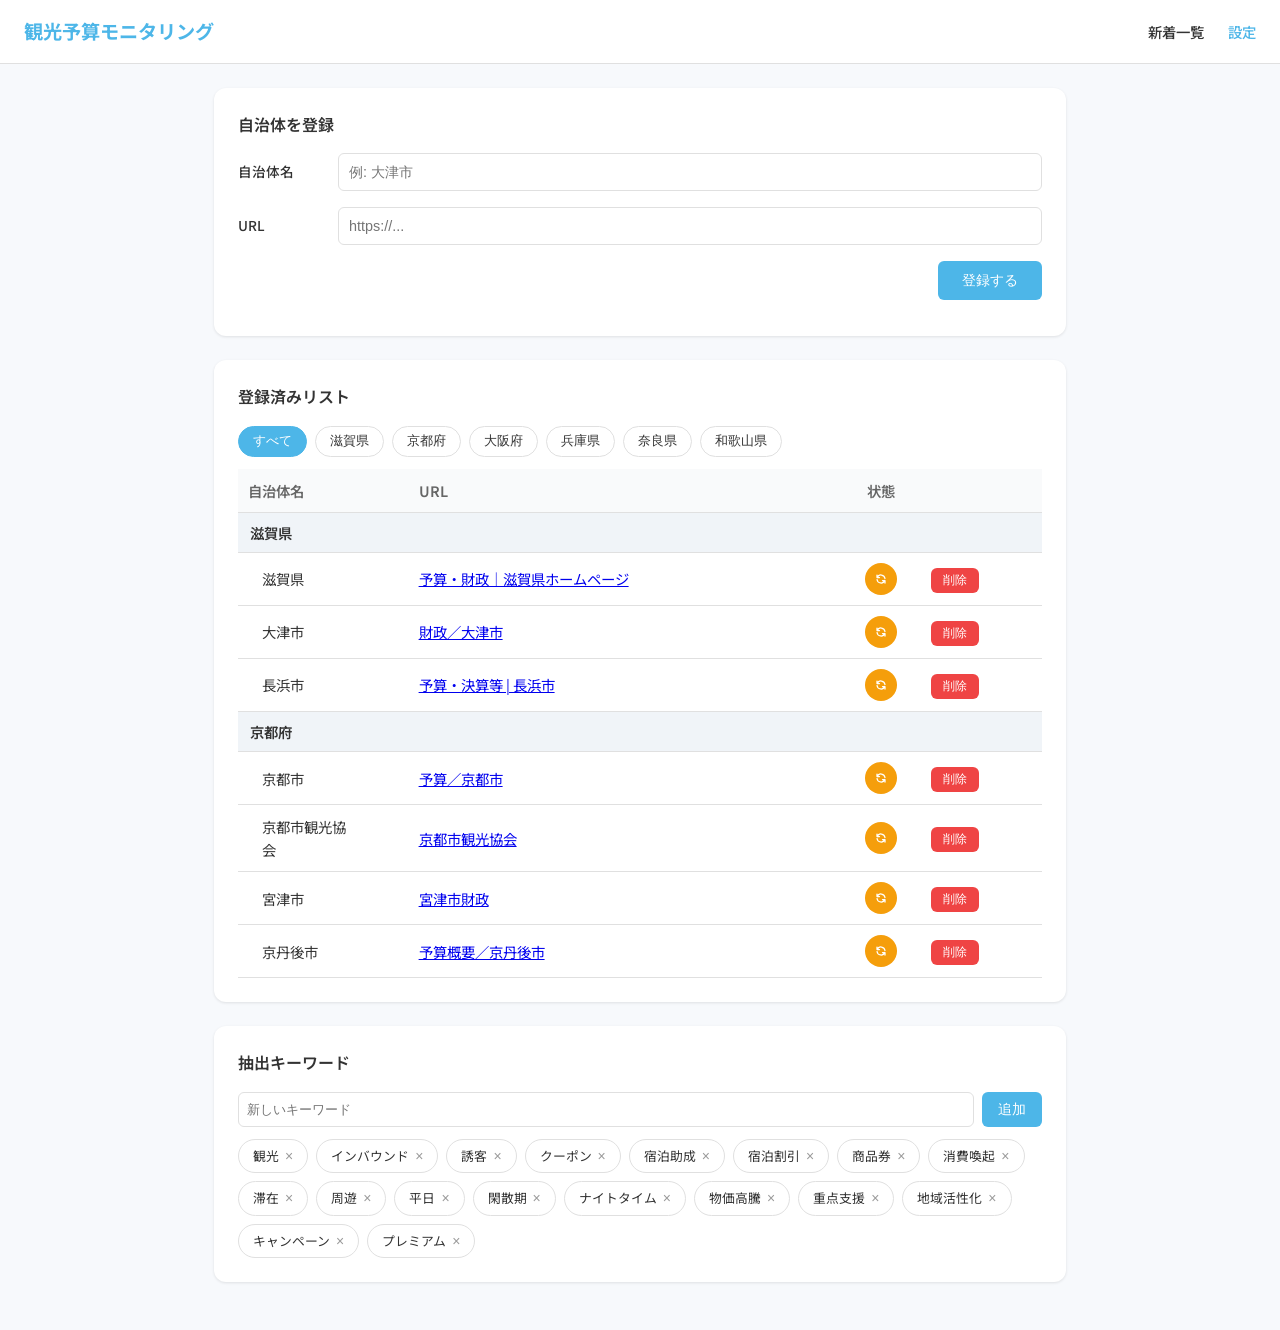
==== static-site/settings.html @ 98374ecf "Update scraper to page-based logic, increase max_depth to 3, remove point keyword" ====
<!DOCTYPE html>
<html lang="ja">

<head>
    <meta charset="UTF-8">
    <meta name="viewport" content="width=device-width, initial-scale=1.0">
    <title>観光予算モニタリング - 設定</title>
    <link rel="preconnect" href="https://fonts.googleapis.com">
    <link href="https://fonts.googleapis.com/css2?family=Noto+Sans+JP:wght@400;500;600;700&display=swap"
        rel="stylesheet">
    <link rel="stylesheet" href="css/style.css">
    <link rel="canonical" href="https://kanko-budget.vercel.app/settings.html">
    <meta property="og:url" content="https://kanko-budget.vercel.app/settings.html">
    <style>
        /* ローディングスピナーのスタイル */
        .spinner {
            display: inline-block;
            width: 16px;
            height: 16px;
            border: 2px solid #f3f3f3;
            border-top: 2px solid #3B82F6;
            border-radius: 50%;
            animation: spin 1s linear infinite;
        }

        @keyframes spin {
            0% {
                transform: rotate(0deg);
            }

            100% {
                transform: rotate(360deg);
            }
        }

        .status-badge {
            display: inline-flex;
            width: 32px;
            height: 32px;
            border-radius: 50%;
            align-items: center;
            justify-content: center;
            color: white;
        }

        .status-success {
            background-color: #10B981;
        }

        .status-error {
            background-color: #EF4444;
        }

        .status-pending {
            background-color: #F59E0B;
        }

        .status-icon {
            width: 18px;
            height: 18px;
        }

        /* 確認モーダル */
        .modal-overlay {
            display: none;
            position: fixed;
            top: 0;
            left: 0;
            width: 100%;
            height: 100%;
            background: rgba(0, 0, 0, 0.5);
            z-index: 1000;
            justify-content: center;
            align-items: center;
        }

        .modal-overlay.active {
            display: flex;
        }

        .modal-content {
            background: white;
            padding: 24px;
            border-radius: 12px;
            max-width: 400px;
            width: 90%;
            text-align: center;
            box-shadow: 0 4px 20px rgba(0, 0, 0, 0.15);
        }

        .modal-title {
            font-size: 1.2rem;
            font-weight: 600;
            margin-bottom: 12px;
            color: #1F2937;
        }

        .modal-message {
            font-size: 0.95rem;
            color: #6B7280;
            margin-bottom: 20px;
        }

        .modal-buttons {
            display: flex;
            gap: 12px;
            justify-content: center;
        }

        .modal-btn {
            padding: 10px 24px;
            border-radius: 8px;
            font-size: 0.95rem;
            cursor: pointer;
            border: none;
        }

        .modal-btn-cancel {
            background: #E5E7EB;
            color: #374151;
        }

        .modal-btn-confirm {
            background: #EF4444;
            color: white;
        }

        .modal-btn:hover {
            opacity: 0.9;
        }
    </style>
</head>

<body>
    <!-- 確認モーダル -->
    <div id="confirm-modal" class="modal-overlay">
        <div class="modal-content">
            <div class="modal-title">削除の確認</div>
            <div class="modal-message" id="modal-message">この自治体を削除しますか？</div>
            <div class="modal-buttons">
                <button class="modal-btn modal-btn-cancel" onclick="closeModal()">キャンセル</button>
                <button class="modal-btn modal-btn-confirm" id="modal-confirm-btn">削除する</button>
            </div>
        </div>
    </div>

    <header class="header">
        <span class="brand">観光予算モニタリング</span>
        <nav class="nav-links">
            <a href="index.html">新着一覧</a>
            <a href="settings.html" class="active">設定</a>
        </nav>
    </header>

    <main class="container">
        <!-- 自治体登録フォーム -->
        <div class="settings-section">
            <h2 class="settings-title">自治体を登録</h2>
            <form id="add-form">
                <div class="form-group">
                    <label for="municipality-name">自治体名</label>
                    <input type="text" id="municipality-name" placeholder="例: 大津市" required>
                </div>
                <div class="form-group">
                    <label for="target-url">URL</label>
                    <input type="url" id="target-url" placeholder="https://..." required>
                </div>
                <div class="btn-container">
                    <button type="submit" class="btn btn-primary">登録する</button>
                </div>
            </form>
            <p id="form-message" style="margin-top: 12px; font-size: 0.85rem;"></p>
        </div>

        <!-- 登録済みリスト -->
        <div class="settings-section">
            <h2 class="settings-title">登録済みリスト</h2>
            <div class="filter-chips" id="prefecture-filter" style="margin-bottom: 12px;">
                <button class="filter-chip active" data-pref="all" onclick="filterByPrefecture('all')">すべて</button>
                <button class="filter-chip" data-pref="滋賀県" onclick="filterByPrefecture('滋賀県')">滋賀県</button>
                <button class="filter-chip" data-pref="京都府" onclick="filterByPrefecture('京都府')">京都府</button>
                <button class="filter-chip" data-pref="大阪府" onclick="filterByPrefecture('大阪府')">大阪府</button>
                <button class="filter-chip" data-pref="兵庫県" onclick="filterByPrefecture('兵庫県')">兵庫県</button>
                <button class="filter-chip" data-pref="奈良県" onclick="filterByPrefecture('奈良県')">奈良県</button>
                <button class="filter-chip" data-pref="和歌山県" onclick="filterByPrefecture('和歌山県')">和歌山県</button>
            </div>
            <div class="table-container">
                <table>
                    <thead>
                        <tr>
                            <th>自治体名</th>
                            <th>URL</th>
                            <th>状態</th>
                            <th></th>
                        </tr>
                    </thead>
                    <tbody id="targets-list">
                        <tr>
                            <td colspan="4" class="loading">読み込み中...</td>
                        </tr>
                    </tbody>
                </table>
            </div>
        </div>

        <!-- キーワード一覧 -->
        <div class="settings-section">
            <h2 class="settings-title">抽出キーワード</h2>
            <div style="display: flex; gap: 8px; margin-bottom: 12px;">
                <input type="text" id="new-keyword" placeholder="新しいキーワード"
                    style="flex: 1; padding: 8px; border: 1px solid #E0E0E0; border-radius: 6px;">
                <button class="btn btn-primary" onclick="addKeyword()" style="padding: 8px 16px;">追加</button>
            </div>
            <p id="keyword-message" style="font-size: 0.85rem; margin-bottom: 8px;"></p>
            <div id="tags-list" class="filter-chips" style="margin-top: 12px;">
                読み込み中...
            </div>
        </div>
    </main>

    <script>
        let targets = [];
        let tags = [];
        let itemsData = null;
        let currentPrefectureFilter = 'all';

        // LocalStorageのキー
        const LS_KEY_PENDING = 'kanko_budget_pending_targets';
        const LS_KEY_DELETED = 'kanko_budget_deleted_ids';

        document.addEventListener('DOMContentLoaded', async () => {
            await loadData();
            renderTargets();
            renderTags();
        });

        async function loadData() {
            // エラーハンドリング付きのfetch関数
            const fetchJson = async (url, defaultValue) => {
                try {
                    const res = await fetch(url);
                    if (!res.ok) throw new Error(`Failed to load ${url}: ${res.status}`);
                    return await res.json();
                } catch (e) {
                    console.warn(e);
                    return defaultValue;
                }
            };

            const [serverTargets, serverTags, serverItems] = await Promise.all([
                fetchJson('data/targets.json', []),
                fetchJson('data/tags.json', []),
                fetchJson('data/items.json', { items: [] })
            ]);

            tags = serverTags;
            itemsData = serverItems;

            // --- データマージ処理 ---
            try {
                // 1. 削除済みIDの読み込み
                const deletedIds = JSON.parse(localStorage.getItem(LS_KEY_DELETED) || '[]');

                // 2. サーバーデータから削除済みを除外
                targets = serverTargets.filter(t => !deletedIds.includes(t.id.toString()));

                // 3. 追加待ちデータの読み込み
                let pendingTargets = JSON.parse(localStorage.getItem(LS_KEY_PENDING) || '[]');

                // 4. マージとクリーンアップ
                // サーバーに反映されたpendingデータはlocalStorageから削除する
                const newPendingTargets = [];
                pendingTargets.forEach(pending => {
                    const existsInServer = serverTargets.some(t => t.id.toString() === pending.id.toString());
                    if (!existsInServer) {
                        // まだサーバーにない -> リストに追加して維持
                        targets.push(pending);
                        newPendingTargets.push(pending);
                    }
                });

                // localStorageを更新（反映されたものを削除）
                localStorage.setItem(LS_KEY_PENDING, JSON.stringify(newPendingTargets));

                // 削除済みIDも、サーバーから消えていればlocalStorageから消す（クリーンアップ）
                const newDeletedIds = deletedIds.filter(delId => serverTargets.some(t => t.id.toString() === delId));
                localStorage.setItem(LS_KEY_DELETED, JSON.stringify(newDeletedIds));

            } catch (error) {
                console.error('データ処理中にエラーが発生しました:', error);
                // エラー時でも最低限サーバーデータは表示する
                if (!targets || targets.length === 0) targets = serverTargets || [];
            }
        }

        function renderTargets() {
            const tbody = document.getElementById('targets-list');

            if (targets.length === 0) {
                tbody.innerHTML = '<tr><td colspan="4">登録されている自治体はありません</td></tr>';
                return;
            }

            // 府県の順序を定義
            const prefectureOrder = ["滋賀県", "京都府", "大阪府", "兵庫県", "奈良県", "和歌山県"];

            // 府県と市町村のマッピング
            const prefectureMapping = {
                "滋賀県": ["滋賀県", "大津市", "彦根市", "長浜市", "近江八幡市", "草津市", "守山市", "栗東市", "甲賀市", "野洲市", "湖南市", "高島市", "東近江市", "米原市"],
                "京都府": ["京都府", "京都市", "福知山市", "舞鶴市", "綾部市", "宇治市", "宮津市", "亀岡市", "城陽市", "向日市", "長岡京市", "八幡市", "京田辺市", "京丹後市", "南丹市", "木津川市", "京都市観光協会"],
                "大阪府": ["大阪府", "大阪市", "堺市", "岸和田市", "豊中市", "池田市", "吹田市", "泉大津市", "高槻市", "貝塚市", "守口市", "枚方市", "茨木市", "八尾市", "泉佐野市", "富田林市", "寝屋川市", "河内長野市", "松原市", "大東市", "和泉市", "箕面市", "柏原市", "羽曳野市", "門真市", "摂津市", "高石市", "藤井寺市", "東大阪市", "泉南市", "四條畷市", "交野市", "大阪狭山市", "阪南市"],
                "兵庫県": ["兵庫県", "神戸市", "姫路市", "尼崎市", "明石市", "西宮市", "洲本市", "芦屋市", "伊丹市", "相生市", "豊岡市", "加古川市", "赤穂市", "西脇市", "宝塚市", "三木市", "高砂市", "川西市", "小野市", "三田市", "加西市", "丹波篠山市", "養父市", "丹波市", "南あわじ市", "朝来市", "淡路市", "宍粟市", "加東市", "たつの市"],
                "奈良県": ["奈良県", "奈良市", "大和高田市", "大和郡山市", "天理市", "橿原市", "桜井市", "五條市", "御所市", "生駒市", "香芝市", "葛城市", "宇陀市"],
                "和歌山県": ["和歌山県", "和歌山市", "海南市", "橋本市", "有田市", "御坊市", "田辺市", "新宮市", "紀の川市", "岩出市"]
            };

            // 市町村から府県を取得する関数
            function getPrefecture(municipality) {
                for (const [pref, cities] of Object.entries(prefectureMapping)) {
                    if (cities.includes(municipality)) {
                        return pref;
                    }
                }
                return "その他";
            }

            // スクレイピング済みの自治体およびPending判定
            const scrapedMunicipalities = new Set();
            if (itemsData && itemsData.items) {
                itemsData.items.forEach(item => {
                    scrapedMunicipalities.add(item.municipality);
                });
            }

            // Pending中のアイテムIDを取得
            const pendingTargets = JSON.parse(localStorage.getItem(LS_KEY_PENDING) || '[]');
            const pendingIds = new Set(pendingTargets.map(t => t.id.toString()));

            // フィルター適用
            let filteredTargets = targets;
            if (currentPrefectureFilter !== 'all') {
                filteredTargets = targets.filter(target => getPrefecture(target.municipality) === currentPrefectureFilter);
            }

            if (filteredTargets.length === 0) {
                tbody.innerHTML = '<tr><td colspan="4">該当する自治体はありません</td></tr>';
                return;
            }

            // 府県ごとにグループ化
            const grouped = {};
            prefectureOrder.forEach(pref => grouped[pref] = []);
            grouped["その他"] = [];

            filteredTargets.forEach(target => {
                const pref = getPrefecture(target.municipality);
                if (grouped[pref]) {
                    grouped[pref].push(target);
                } else {
                    grouped["その他"].push(target);
                }
            });

            // HTMLを生成
            let html = '';
            const prefecturesWithData = currentPrefectureFilter === 'all' ? prefectureOrder : [currentPrefectureFilter];

            prefecturesWithData.forEach(pref => {
                if (grouped[pref] && grouped[pref].length > 0) {
                    if (currentPrefectureFilter === 'all') {
                        html += `<tr><td colspan="4" style="background: #F0F4F8; font-weight: 600; padding: 8px 12px;">${pref}</td></tr>`;
                    }
                    grouped[pref].forEach(target => {
                        const hasData = scrapedMunicipalities.has(target.municipality);
                        const isPending = pendingIds.has(target.id.toString());
                        // const isPending = pendingIds.has(target.id.toString()); // No longer used

                        let statusBadge = '';
                        const checkIcon = '<svg class="status-icon" fill="none" viewBox="0 0 24 24" stroke="currentColor"><path stroke-linecap="round" stroke-linejoin="round" stroke-width="3" d="M5 13l4 4L19 7"/></svg>';
                        // 更新アイコンの線を太く(2.5)
                        const syncIcon = '<svg class="status-icon" fill="none" viewBox="0 0 24 24" stroke="currentColor"><path stroke-linecap="round" stroke-linejoin="round" stroke-width="2.5" d="M4 4v5h.582m15.356 2A8.001 8.001 0 004.582 9m0 0H9m11 11v-5h-.581m0 0a8.003 8.003 0 01-15.357-2m15.357 2H15"/></svg>';
                        // const errorIcon = '<svg class="status-icon" fill="none" viewBox="0 0 24 24" stroke="currentColor"><path stroke-linecap="round" stroke-linejoin="round" stroke-width="3" d="M6 18L18 6M6 6l12 12"/></svg>'; // No longer used

                        if (hasData) {
                            // スクレイピング結果あり → 成功
                            statusBadge = `<span class="status-badge status-success">${checkIcon}</span>`;
                        } else {
                            // スクレイピング結果なし → 更新中（次回スクレイピングで処理予定）
                            statusBadge = `<span class="status-badge status-pending" title="次回スクレイピングで処理予定">${syncIcon}</span>`;
                        }

                        html += `
                            <tr>
                                <td${currentPrefectureFilter === 'all' ? ' style="padding-left: 24px;"' : ''}>${target.municipality}</td>
                                <td><a href="${target.url}" target="_blank">${target.pageTitle || 'リンク'}</a></td>
                                <td>${statusBadge}</td>
                                <td>
                                    <button class="btn btn-danger" onclick="deleteTarget('${target.id}')" style="padding: 4px 12px; font-size: 0.75rem;">削除</button>
                                </td>
                            </tr>
                        `;
                    });
                }
            });

            // その他（すべて表示の場合のみ）
            if (currentPrefectureFilter === 'all' && grouped["その他"].length > 0) {
                html += `<tr><td colspan="4" style="background: #F0F4F8; font-weight: 600; padding: 8px 12px;">その他</td></tr>`;
                grouped["その他"].forEach(target => {
                    const hasData = scrapedMunicipalities.has(target.municipality);
                    const isPending = pendingIds.has(target.id.toString());

                    let statusBadge = '';
                    const checkIcon = '<svg class="status-icon" fill="none" viewBox="0 0 24 24" stroke="currentColor"><path stroke-linecap="round" stroke-linejoin="round" stroke-width="3" d="M5 13l4 4L19 7"/></svg>';
                    const syncIcon = '<svg class="status-icon" fill="none" viewBox="0 0 24 24" stroke="currentColor"><path stroke-linecap="round" stroke-linejoin="round" stroke-width="2.5" d="M4 4v5h.582m15.356 2A8.001 8.001 0 004.582 9m0 0H9m11 11v-5h-.581m0 0a8.003 8.003 0 01-15.357-2m15.357 2H15"/></svg>';

                    if (hasData) {
                        // スクレイピング結果あり → 成功
                        statusBadge = `<span class="status-badge status-success">${checkIcon}</span>`;
                    } else {
                        // スクレイピング結果なし → 更新中
                        statusBadge = `<span class="status-badge status-pending" title="次回スクレイピングで処理予定">${syncIcon}</span>`;
                    }

                    html += `
                        <tr>
                            <td style="padding-left: 24px;">${target.municipality}</td>
                            <td><a href="${target.url}" target="_blank">${target.pageTitle || 'リンク'}</a></td>
                            <td>${statusBadge}</td>
                            <td>
                                <button class="btn btn-danger" onclick="deleteTarget('${target.id}')" style="padding: 4px 12px; font-size: 0.75rem;">削除</button>
                            </td>
                        </tr>
                    `;
                });
            }

            tbody.innerHTML = html;
        }

        function filterByPrefecture(pref) {
            currentPrefectureFilter = pref;

            // フィルターチップのアクティブ状態を更新
            document.querySelectorAll('#prefecture-filter .filter-chip').forEach(chip => {
                chip.classList.remove('active');
                if (chip.dataset.pref === pref) {
                    chip.classList.add('active');
                }
            });

            renderTargets();
        }

        function renderTags() {
            const container = document.getElementById('tags-list');

            if (tags.length === 0) {
                container.innerHTML = 'キーワードが登録されていません';
                return;
            }

            container.innerHTML = tags.map(tag => `
                <span class="filter-chip" style="display: inline-flex; align-items: center; gap: 6px;">
                    ${tag.tag}
                    <button onclick="deleteKeyword('${tag.id}')" style="background: none; border: none; cursor: pointer; color: #999; font-size: 14px; padding: 0;">&times;</button>
                </span>
            `).join('');
        }

        // フォーム送信
        document.getElementById('add-form').addEventListener('submit', async (e) => {
            e.preventDefault();

            const name = document.getElementById('municipality-name').value;
            const url = document.getElementById('target-url').value;
            const messageEl = document.getElementById('form-message');

            try {
                // Vercel Serverless Functionを呼び出し
                const response = await fetch('/api/add-municipality', {
                    method: 'POST',
                    headers: { 'Content-Type': 'application/json' },
                    body: JSON.stringify({ municipality: name, url: url })
                });

                if (response.ok) {
                    const result = await response.json();
                    messageEl.style.color = '#059669';
                    messageEl.textContent = '✅ 登録しました。2〜3分でサーバーに反映されます。';
                    document.getElementById('add-form').reset();

                    const newTarget = {
                        id: result.id,
                        municipality: name,
                        url: url,
                        pageTitle: ''
                    };

                    // UIに即時反映
                    targets.push(newTarget);

                    // LocalStorageに保存
                    const pendingTargets = JSON.parse(localStorage.getItem(LS_KEY_PENDING) || '[]');
                    pendingTargets.push(newTarget);
                    localStorage.setItem(LS_KEY_PENDING, JSON.stringify(pendingTargets));

                    renderTargets();

                } else {
                    throw new Error('登録に失敗しました');
                }
            } catch (error) {
                messageEl.style.color = '#DC2626';
                messageEl.textContent = '❌ ' + error.message;
            }
        });

        // モーダル関連
        let pendingDeleteId = null;

        function showDeleteModal(id, name) {
            pendingDeleteId = id;
            document.getElementById('modal-message').textContent = `「${name}」を削除しますか？`;
            document.getElementById('confirm-modal').classList.add('active');
        }

        function closeModal() {
            pendingDeleteId = null;
            document.getElementById('confirm-modal').classList.remove('active');
        }

        document.getElementById('modal-confirm-btn').addEventListener('click', async () => {
            if (!pendingDeleteId) return;
            const id = pendingDeleteId;
            closeModal();
            await executeDelete(id);
        });

        function deleteTarget(id) {
            const target = targets.find(t => t.id.toString() === id.toString());
            const name = target ? target.municipality : '不明';
            showDeleteModal(id, name);
        }

        async function executeDelete(id) {
            try {
                const response = await fetch('/api/delete-municipality', {
                    method: 'POST',
                    headers: { 'Content-Type': 'application/json' },
                    body: JSON.stringify({ id: id })
                });

                if (response.ok) {
                    // 成功メッセージをページ内に表示
                    const msg = document.getElementById('form-message');
                    msg.style.color = '#059669';
                    msg.textContent = '✅ 削除しました。2〜3分でサーバーに反映されます。';

                    // UIから即時削除
                    targets = targets.filter(t => t.id !== id && t.id.toString() !== id.toString());

                    // 削除IDをLocalStorageに保存
                    const deletedIds = JSON.parse(localStorage.getItem(LS_KEY_DELETED) || '[]');
                    deletedIds.push(id.toString());
                    localStorage.setItem(LS_KEY_DELETED, JSON.stringify(deletedIds));

                    // Pendingからも削除
                    let pendingTargets = JSON.parse(localStorage.getItem(LS_KEY_PENDING) || '[]');
                    pendingTargets = pendingTargets.filter(t => t.id.toString() !== id.toString());
                    localStorage.setItem(LS_KEY_PENDING, JSON.stringify(pendingTargets));

                    renderTargets();

                } else {
                    throw new Error('削除に失敗しました');
                }
            } catch (error) {
                const msg = document.getElementById('form-message');
                msg.style.color = '#DC2626';
                msg.textContent = '❌ エラー: ' + error.message;
            }
        }

        // キーワード追加
        async function addKeyword() {
            const keyword = document.getElementById('new-keyword').value.trim();
            const messageEl = document.getElementById('keyword-message');

            if (!keyword) {
                messageEl.style.color = '#DC2626';
                messageEl.textContent = '❌ キーワードを入力してください';
                return;
            }

            try {
                const response = await fetch('/api/add-keyword', {
                    method: 'POST',
                    headers: { 'Content-Type': 'application/json' },
                    body: JSON.stringify({ keyword: keyword })
                });

                if (response.ok) {
                    const result = await response.json();
                    messageEl.style.color = '#059669';
                    messageEl.textContent = '✅ キーワードを追加しました。2〜3分でサーバーに反映されます。';
                    document.getElementById('new-keyword').value = '';

                    // UIに即時反映
                    tags.push({ id: result.id, tag: keyword, color: '#8B5CF6' });
                    renderTags();

                    // リロードしても消えないように一旦リロードしてしまう手もあるが、
                    // キーワードも厳密にやるならLocalStorage管理が必要。
                    // 今回は要望のあった「自治体リスト」を優先。

                } else {
                    throw new Error('追加に失敗しました');
                }
            } catch (error) {
                messageEl.style.color = '#DC2626';
                messageEl.textContent = '❌ ' + error.message;
            }
        }

        // キーワード削除
        async function deleteKeyword(id) {
            if (!confirm('このキーワードを削除しますか？')) return;

            try {
                const response = await fetch('/api/delete-keyword', {
                    method: 'POST',
                    headers: { 'Content-Type': 'application/json' },
                    body: JSON.stringify({ id: id })
                });

                if (response.ok) {
                    alert('キーワードを削除しました。2〜3分でサーバーに反映されます。');

                    // UIから即時削除
                    tags = tags.filter(t => t.id !== id && t.id.toString() !== id.toString());
                    renderTags();

                } else {
                    throw new Error('削除に失敗しました');
                }
            } catch (error) {
                alert('エラー: ' + error.message);
            }
        }
    </script>
</body>

</html>
---- static-site/css/style.css ----
:root {
    --primary: #4DB6E8;
    --primary-dark: #3A9BD4;
    --text-main: #333;
    --text-sub: #666;
    --border: #E0E0E0;
    --bg-light: #F7F9FC;
}

* {
    margin: 0;
    padding: 0;
    box-sizing: border-box;
}

body {
    font-family: 'Noto Sans JP', -apple-system, BlinkMacSystemFont, sans-serif;
    background-color: var(--bg-light);
    color: var(--text-main);
    line-height: 1.6;
}

/* Header */
.header {
    background: white;
    border-bottom: 1px solid var(--border);
    padding: 16px 24px;
    display: flex;
    justify-content: space-between;
    align-items: center;
}

.brand {
    font-size: 1.2rem;
    font-weight: 700;
    color: var(--primary);
}

.nav-links {
    display: flex;
    gap: 24px;
}

.nav-links a {
    text-decoration: none;
    color: var(--text-main);
    font-size: 0.9rem;
    font-weight: 500;
    transition: color 0.2s;
}

.nav-links a:hover,
.nav-links a.active {
    color: var(--primary);
}

/* Main Container */
.container {
    max-width: 900px;
    margin: 0 auto;
    padding: 24px;
}

/* Filter Bar */
.filter-bar {
    margin-bottom: 20px;
}

.filter-section {
    margin-bottom: 16px;
}

.filter-label {
    font-size: 0.85rem;
    font-weight: 600;
    color: var(--text-sub);
    margin-bottom: 8px;
    display: block;
}

.filter-row {
    display: flex;
    align-items: center;
    gap: 16px;
    flex-wrap: wrap;
}

.filter-chips {
    display: flex;
    flex-wrap: wrap;
    gap: 8px;
}

.filter-chip {
    padding: 6px 14px;
    border: 1px solid #E0E0E0;
    border-radius: 20px;
    font-size: 0.8rem;
    color: var(--text-main);
    background-color: white;
    cursor: pointer;
    transition: all 0.2s;
}

.filter-chip:hover {
    border-color: var(--primary);
    color: var(--primary);
}

.filter-chip.active {
    background-color: var(--primary);
    border-color: var(--primary);
    color: white;
}

/* Prefecture Colors */
.filter-chip[data-filter="滋賀県"].active {
    background-color: #0077B6;
    border-color: #0077B6;
}

.filter-chip[data-filter="滋賀県"]:hover {
    color: #0077B6;
    border-color: #0077B6;
}

.filter-chip[data-filter="京都府"].active {
    background-color: #7B2D8E;
    border-color: #7B2D8E;
}

.filter-chip[data-filter="京都府"]:hover {
    color: #7B2D8E;
    border-color: #7B2D8E;
}

.filter-chip[data-filter="大阪府"].active {
    background-color: #005BAC;
    border-color: #005BAC;
}

.filter-chip[data-filter="大阪府"]:hover {
    color: #005BAC;
    border-color: #005BAC;
}

.filter-chip[data-filter="兵庫県"].active {
    background-color: #00873C;
    border-color: #00873C;
}

.filter-chip[data-filter="兵庫県"]:hover {
    color: #00873C;
    border-color: #00873C;
}

.filter-chip[data-filter="奈良県"].active {
    background-color: #8B2332;
    border-color: #8B2332;
}

.filter-chip[data-filter="奈良県"]:hover {
    color: #8B2332;
    border-color: #8B2332;
}

.filter-chip[data-filter="和歌山県"].active {
    background-color: #F08300;
    border-color: #F08300;
}

.filter-chip[data-filter="和歌山県"]:hover {
    color: #F08300;
    border-color: #F08300;
}

/* Municipality Dropdown */
.municipality-dropdown {
    padding: 6px 12px;
    border: 1px solid #E0E0E0;
    border-radius: 20px;
    font-size: 0.8rem;
    color: var(--text-main);
    background-color: white;
    cursor: pointer;
    outline: none;
    min-width: 140px;
}

.municipality-dropdown:focus {
    border-color: var(--primary);
}

.municipality-dropdown:disabled {
    opacity: 0.5;
    cursor: not-allowed;
}

/* List Header */
.list-header {
    display: flex;
    justify-content: space-between;
    align-items: center;
    margin-bottom: 12px;
    padding-bottom: 12px;
    border-bottom: 1px solid var(--border);
}

.last-updated {
    font-size: 0.8rem;
    color: var(--text-sub);
}

.favorite-toggle {
    display: flex;
    gap: 8px;
}

/* List Container */
.list-container {
    display: flex;
    flex-direction: column;
}

.list-item {
    display: flex;
    flex-direction: column;
    padding: 16px 20px;
    /* パディング少し調整 */
    border-bottom: 1px solid var(--border);
    transition: background-color 0.2s;
    position: relative;
    /* バッジの基準位置 */
    overflow: hidden;
    /* はみ出しを隠す（リボン用） */
}

.list-item:hover {
    background-color: #FAFAFA;
}

/* NEWバッジ（右上斜めリボン） */
.new-badge {
    position: absolute;
    top: 12px;
    right: -35px;
    transform: rotate(45deg);
    background-color: #E60012;
    color: white;
    font-size: 0.6rem;
    font-weight: 700;
    width: 120px;
    padding: 2px 0;
    text-align: center;
    box-shadow: 0 1px 3px rgba(0, 0, 0, 0.2);
    z-index: 10;
    line-height: normal;
    letter-spacing: 0.5px;
}

.item-row-1 {
    display: flex;
    align-items: center;
    margin-bottom: 8px;
}

.item-date {
    /* 固定幅をやめて可変幅に、マージンで区切る */
    flex-shrink: 0;
    color: var(--text-main);
    font-weight: 500;
    font-size: 0.95rem;
    margin-right: 16px;
}

.new-badge {
    display: inline-block;
    background-color: #E60012;
    /* 鮮やかな赤 */
    color: white;
    font-size: 0.7rem;
    font-weight: 700;
    padding: 2px 6px;
    border-radius: 4px;
    line-height: 1;
    animation: pulse 2s infinite;
    /* 少し目立たせる */
}

@keyframes pulse {
    0% {
        opacity: 1;
    }

    50% {
        opacity: 0.7;
    }

    100% {
        opacity: 1;
    }
}

.item-municipality {
    min-width: 80px;
    width: auto;
    display: inline-block;
    text-align: center;
    padding: 5px 10px;
    border-radius: 20px;
    font-size: 0.85rem;
    font-weight: 600;
    background-color: #4DB6E8;
    color: white;
    margin-right: 16px;
    white-space: nowrap;
}

/* Prefecture Badge Colors */
.item-municipality.pref-shiga {
    background-color: #0077B6;
}

.item-municipality.pref-kyoto {
    background-color: #7B2D8E;
}

.item-municipality.pref-osaka {
    background-color: #005BAC;
}

.item-municipality.pref-hyogo {
    background-color: #00873C;
}

.item-municipality.pref-nara {
    background-color: #8B2332;
}

.item-municipality.pref-wakayama {
    background-color: #F08300;
}

.item-title {
    flex: 1;
    font-size: 0.95rem;
    color: var(--text-main);
    font-weight: 500;
    line-height: 1.5;
    margin-right: 40px;
    /* NEWバッジや右端との余白確保（リボンが重ならないように） */
}

.item-row-2 {
    display: flex;
    align-items: center;
    /* 垂直中央揃え */
    justify-content: space-between;
    /* タグとアクションを左右端に */
    margin-top: 8px;
    /* 1行目との間隔 */
}

.item-action {
    display: flex;
    align-items: center;
    gap: 8px;
    margin-left: auto;
    /* 右寄せ */
    flex-shrink: 0;
}

.favorite-btn {
    display: flex;
    align-items: center;
    justify-content: center;
    width: 36px;
    height: 36px;
    border: none;
    background: none;
    cursor: pointer;
    color: #DDD;
    transition: all 0.2s;
}

.favorite-btn:hover,
.favorite-btn.active {
    color: #F59E0B;
}

.favorite-icon {
    width: 20px;
    height: 20px;
    fill: currentColor;
}

.arrow-btn {
    display: flex;
    align-items: center;
    justify-content: center;
    width: 36px;
    height: 36px;
    border: 1px solid #4DB6E8;
    border-radius: 50%;
    color: #4DB6E8;
    text-decoration: none;
    transition: all 0.2s;
}

.arrow-btn:hover {
    background-color: #4DB6E8;
    color: white;
}

.arrow-icon {
    width: 16px;
    height: 16px;
    fill: currentColor;
}

.item-row-2 {
    display: flex;
    align-items: center;
    padding-left: 186px;
}

.item-tags {
    display: flex;
    gap: 8px;
    flex-wrap: wrap;
}

.tag {
    padding: 4px 10px;
    border-radius: 16px;
    font-size: 0.7rem;
    font-weight: 600;
    white-space: nowrap;
    background-color: #8B5CF6;
    color: white;
}

.tag.no-keyword {
    background-color: #E5E7EB;
    color: #6B7280;
}

.no-data {
    text-align: center;
    padding: 40px;
    color: var(--text-sub);
}

/* Settings Page */
.settings-section {
    background: white;
    border-radius: 12px;
    padding: 24px;
    margin-bottom: 24px;
    box-shadow: 0 1px 3px rgba(0, 0, 0, 0.1);
}

.settings-title {
    font-size: 1rem;
    font-weight: 600;
    margin-bottom: 16px;
    color: var(--text-main);
}

.form-group {
    display: flex;
    align-items: center;
    margin-bottom: 16px;
}

.form-group label {
    width: 100px;
    font-size: 0.85rem;
    font-weight: 500;
    color: var(--text-main);
}

.form-group input {
    flex: 1;
    padding: 10px;
    border: 1px solid var(--border);
    border-radius: 6px;
    font-size: 0.9rem;
}

.btn-container {
    display: flex;
    justify-content: flex-end;
}

.btn {
    padding: 10px 24px;
    border: none;
    border-radius: 6px;
    font-size: 0.9rem;
    font-weight: 500;
    cursor: pointer;
    transition: all 0.2s;
}

.btn-primary {
    background-color: var(--primary);
    color: white;
}

.btn-primary:hover {
    background-color: var(--primary-dark);
}

.btn-danger {
    background-color: #EF4444;
    color: white;
}

.btn-danger:hover {
    background-color: #DC2626;
}

/* Table */
.table-container {
    overflow-x: auto;
}

table {
    width: 100%;
    border-collapse: collapse;
}

th,
td {
    padding: 10px 8px;
    text-align: left;
    border-bottom: 1px solid var(--border);
    font-size: 0.9rem;
}

th {
    background-color: #F9FAFB;
    font-weight: 600;
    color: var(--text-sub);
}

/* 設定ページのテーブル列幅 */
/* 設定ページのテーブル列幅 */
th:nth-child(1),
td:nth-child(1) {
    width: 15%;
    padding-left: 10px;
    /* 標準的なパディングに戻す */
}

th:nth-child(2),
td:nth-child(2) {
    width: 60%;
    /* さらに広げる */
    padding-left: 60px;
    /* URLの開始位置をさらに右へ */
}

th:nth-child(3),
td:nth-child(3) {
    width: 10%;
    text-align: center;
    padding: 10px 4px;
}

th:nth-child(4),
td:nth-child(4) {
    width: 15%;
    text-align: left;
    /* 左寄せにして状態アイコンの直後に配置 */
    padding-left: 10px;
    /* 状態との間隔を少し空ける */
}

.status-badge {
    padding: 4px 10px;
    border-radius: 12px;
    font-size: 0.75rem;
    font-weight: 600;
}

.status-success {
    background-color: #D1FAE5;
    color: #059669;
}

.status-error {
    background-color: #FEE2E2;
    color: #DC2626;
}

/* Loading */
.loading {
    text-align: center;
    padding: 40px;
}

.spinner {
    border: 3px solid #f3f3f3;
    border-top: 3px solid var(--primary);
    border-radius: 50%;
    width: 30px;
    height: 30px;
    animation: spin 1s linear infinite;
    margin: 0 auto 16px;
}

@keyframes spin {
    0% {
        transform: rotate(0deg);
    }

    100% {
        transform: rotate(360deg);
    }
}
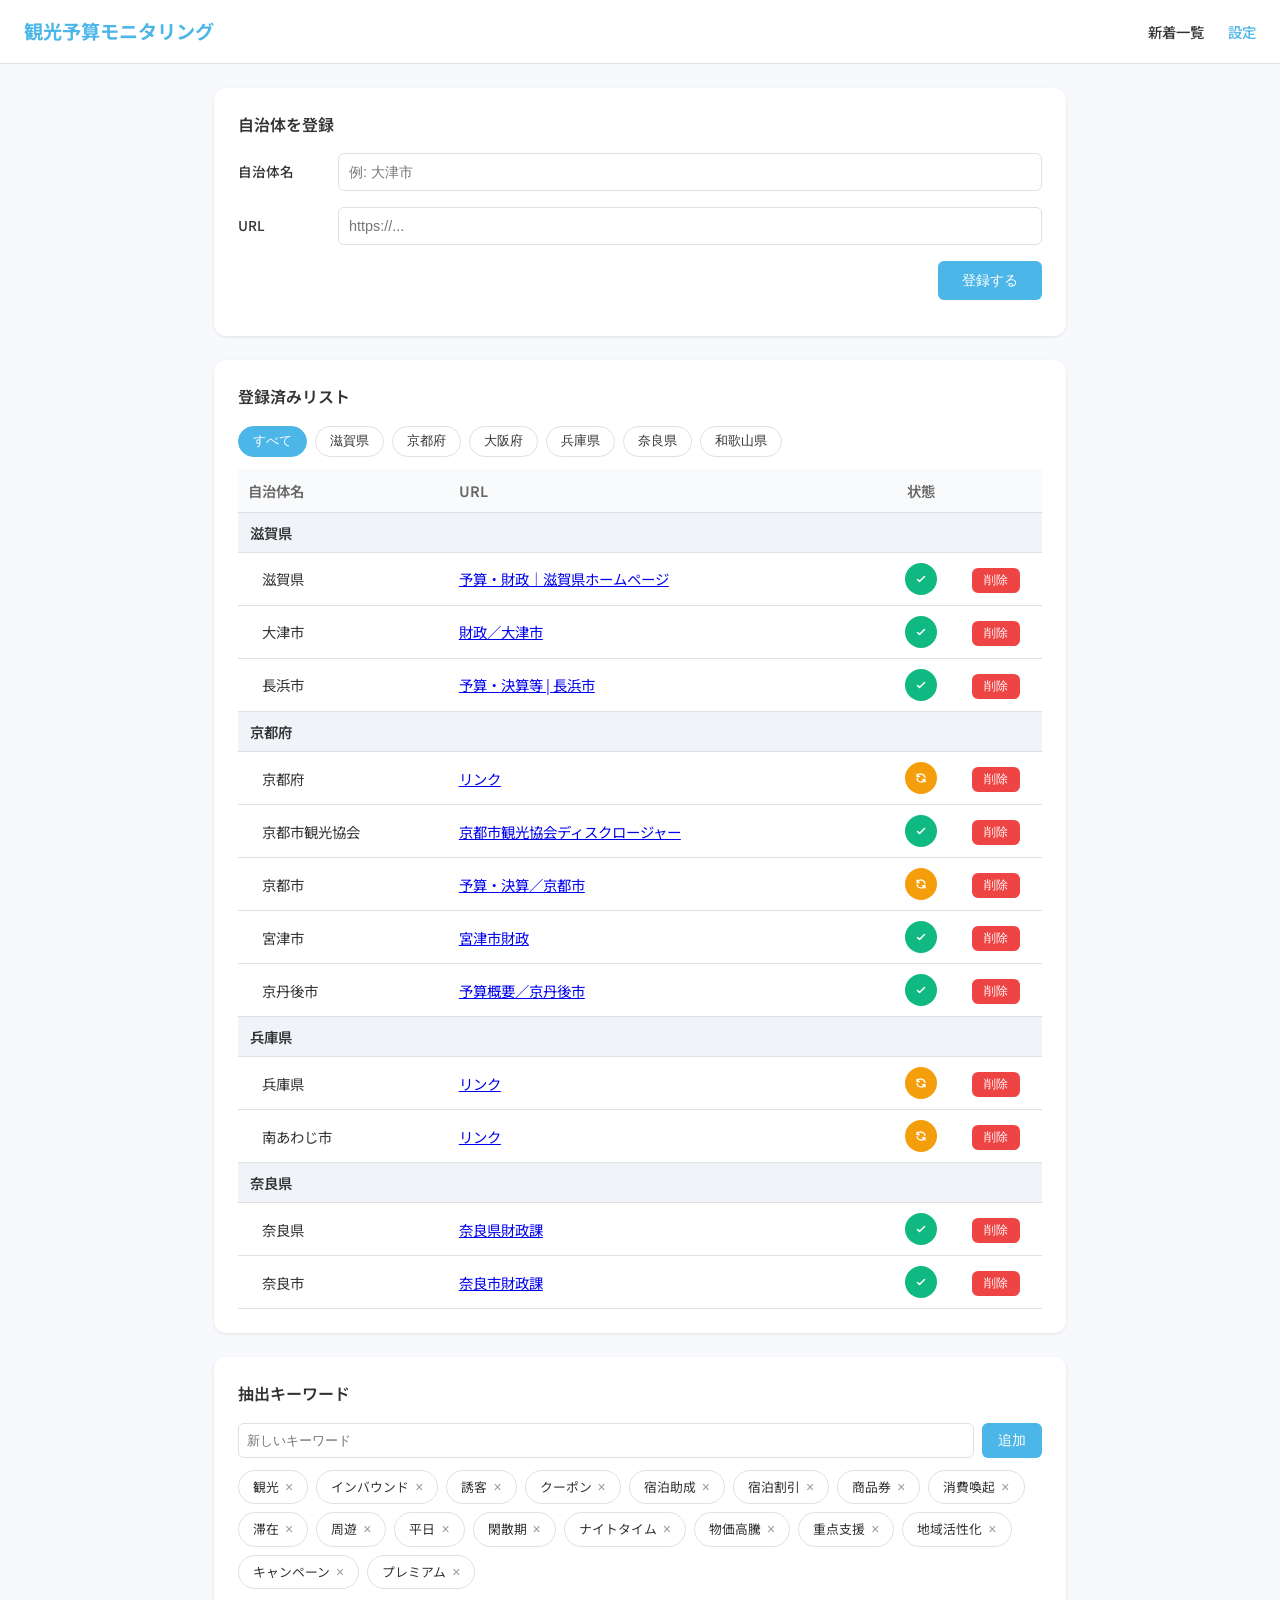
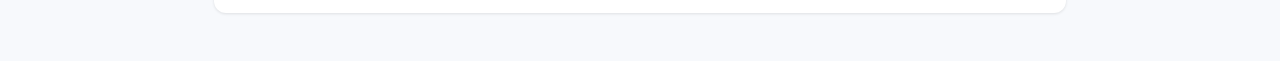
==== commit 9ebd3785: "Sort municipalities by admin code; Kyoto: prefecture -> tourism association -> cities" ====
--- a/static-site/settings.html
+++ b/static-site/settings.html
@@ -307,7 +307,7 @@
             // 府県と市町村のマッピング
             const prefectureMapping = {
                 "滋賀県": ["滋賀県", "大津市", "彦根市", "長浜市", "近江八幡市", "草津市", "守山市", "栗東市", "甲賀市", "野洲市", "湖南市", "高島市", "東近江市", "米原市"],
-                "京都府": ["京都府", "京都市", "福知山市", "舞鶴市", "綾部市", "宇治市", "宮津市", "亀岡市", "城陽市", "向日市", "長岡京市", "八幡市", "京田辺市", "京丹後市", "南丹市", "木津川市", "京都市観光協会"],
+                "京都府": ["京都府", "京都市観光協会", "京都市", "福知山市", "舞鶴市", "綾部市", "宇治市", "宮津市", "亀岡市", "城陽市", "向日市", "長岡京市", "八幡市", "京田辺市", "京丹後市", "南丹市", "木津川市"],
                 "大阪府": ["大阪府", "大阪市", "堺市", "岸和田市", "豊中市", "池田市", "吹田市", "泉大津市", "高槻市", "貝塚市", "守口市", "枚方市", "茨木市", "八尾市", "泉佐野市", "富田林市", "寝屋川市", "河内長野市", "松原市", "大東市", "和泉市", "箕面市", "柏原市", "羽曳野市", "門真市", "摂津市", "高石市", "藤井寺市", "東大阪市", "泉南市", "四條畷市", "交野市", "大阪狭山市", "阪南市"],
                 "兵庫県": ["兵庫県", "神戸市", "姫路市", "尼崎市", "明石市", "西宮市", "洲本市", "芦屋市", "伊丹市", "相生市", "豊岡市", "加古川市", "赤穂市", "西脇市", "宝塚市", "三木市", "高砂市", "川西市", "小野市", "三田市", "加西市", "丹波篠山市", "養父市", "丹波市", "南あわじ市", "朝来市", "淡路市", "宍粟市", "加東市", "たつの市"],
                 "奈良県": ["奈良県", "奈良市", "大和高田市", "大和郡山市", "天理市", "橿原市", "桜井市", "五條市", "御所市", "生駒市", "香芝市", "葛城市", "宇陀市"],
@@ -360,6 +360,21 @@
                     grouped["その他"].push(target);
                 }
             });
+
+            // 各府県内で自治体コード順（prefectureMapping配列の順序）にソート
+            for (const pref of prefectureOrder) {
+                if (grouped[pref] && prefectureMapping[pref]) {
+                    const order = prefectureMapping[pref];
+                    grouped[pref].sort((a, b) => {
+                        const indexA = order.indexOf(a.municipality);
+                        const indexB = order.indexOf(b.municipality);
+                        // リストにない場合は末尾に
+                        const posA = indexA === -1 ? 9999 : indexA;
+                        const posB = indexB === -1 ? 9999 : indexB;
+                        return posA - posB;
+                    });
+                }
+            }
 
             // HTMLを生成
             let html = '';
--- a/static-site/css/style.css
+++ b/static-site/css/style.css
@@ -549,9 +549,10 @@
 /* 設定ページのテーブル列幅 */
 th:nth-child(1),
 td:nth-child(1) {
-    width: 15%;
+    width: 20%;
     padding-left: 10px;
     /* 標準的なパディングに戻す */
+    white-space: nowrap;
 }
 
 th:nth-child(2),
